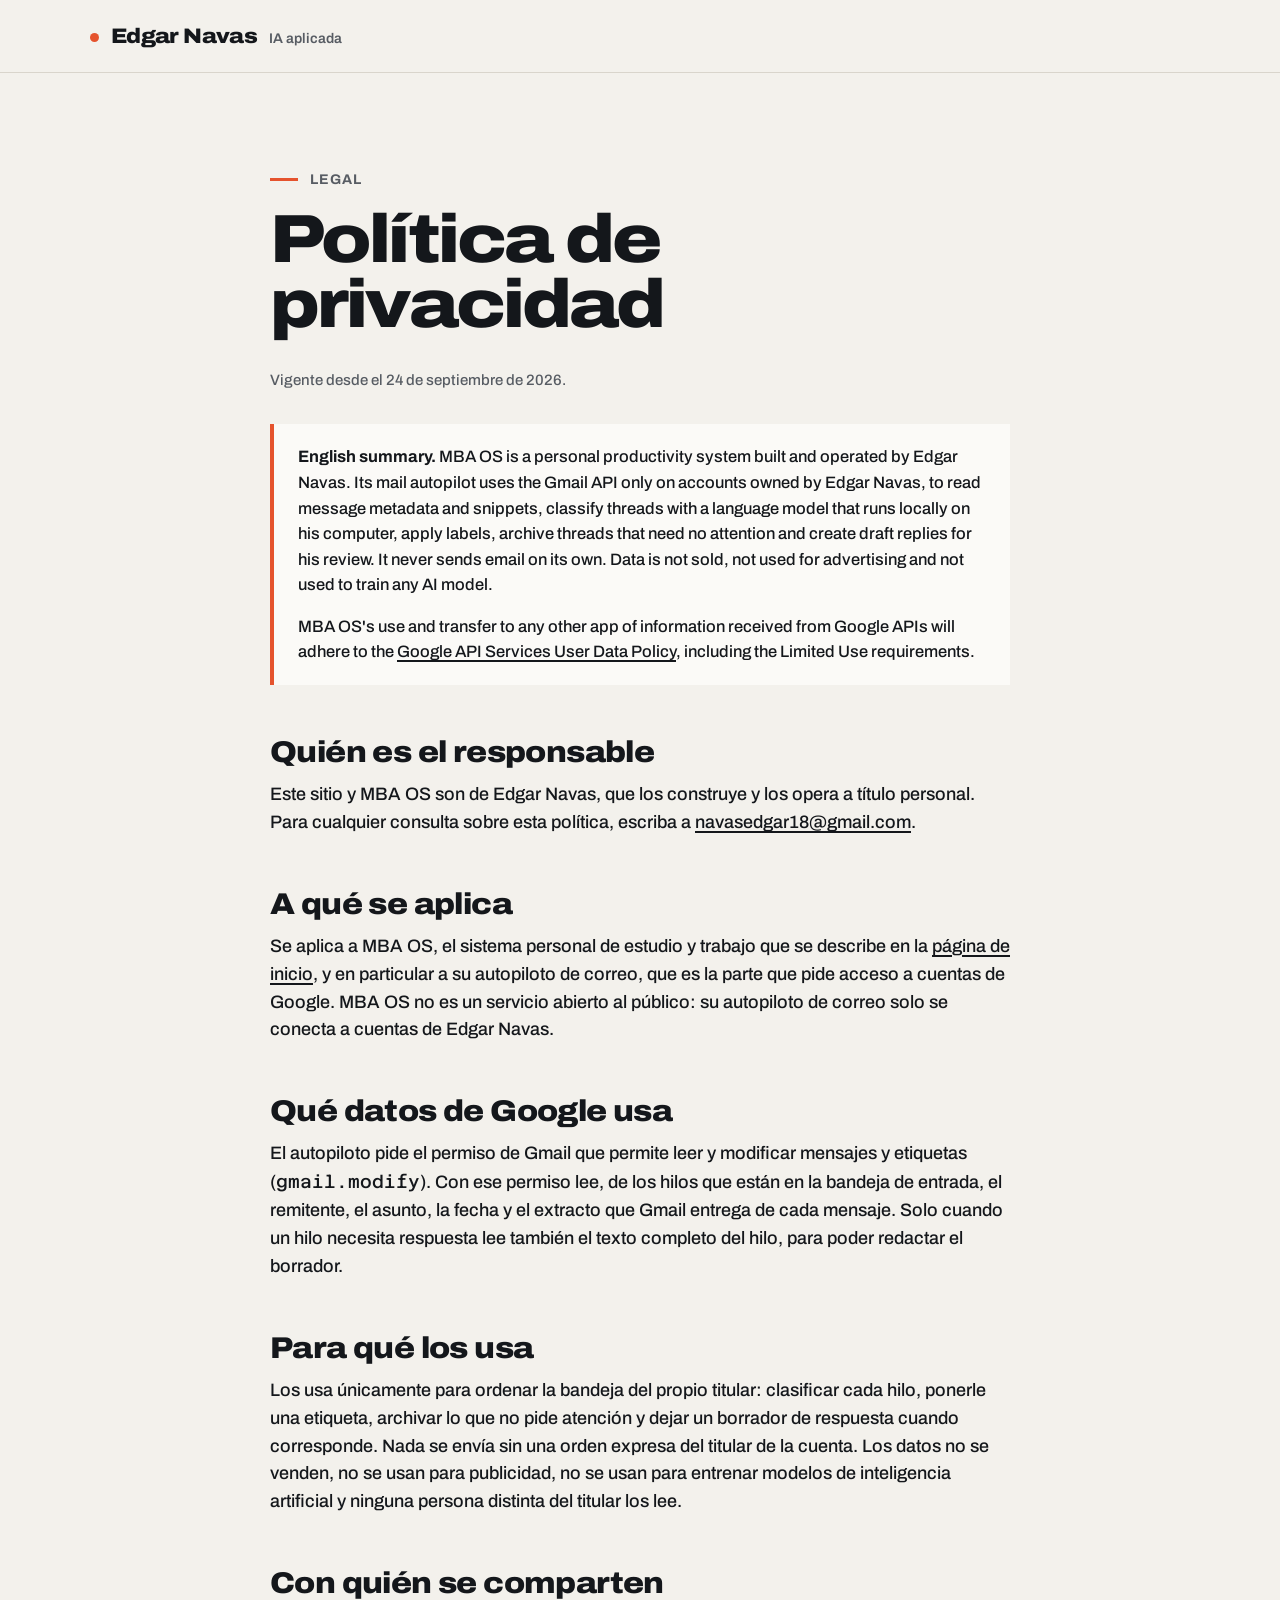
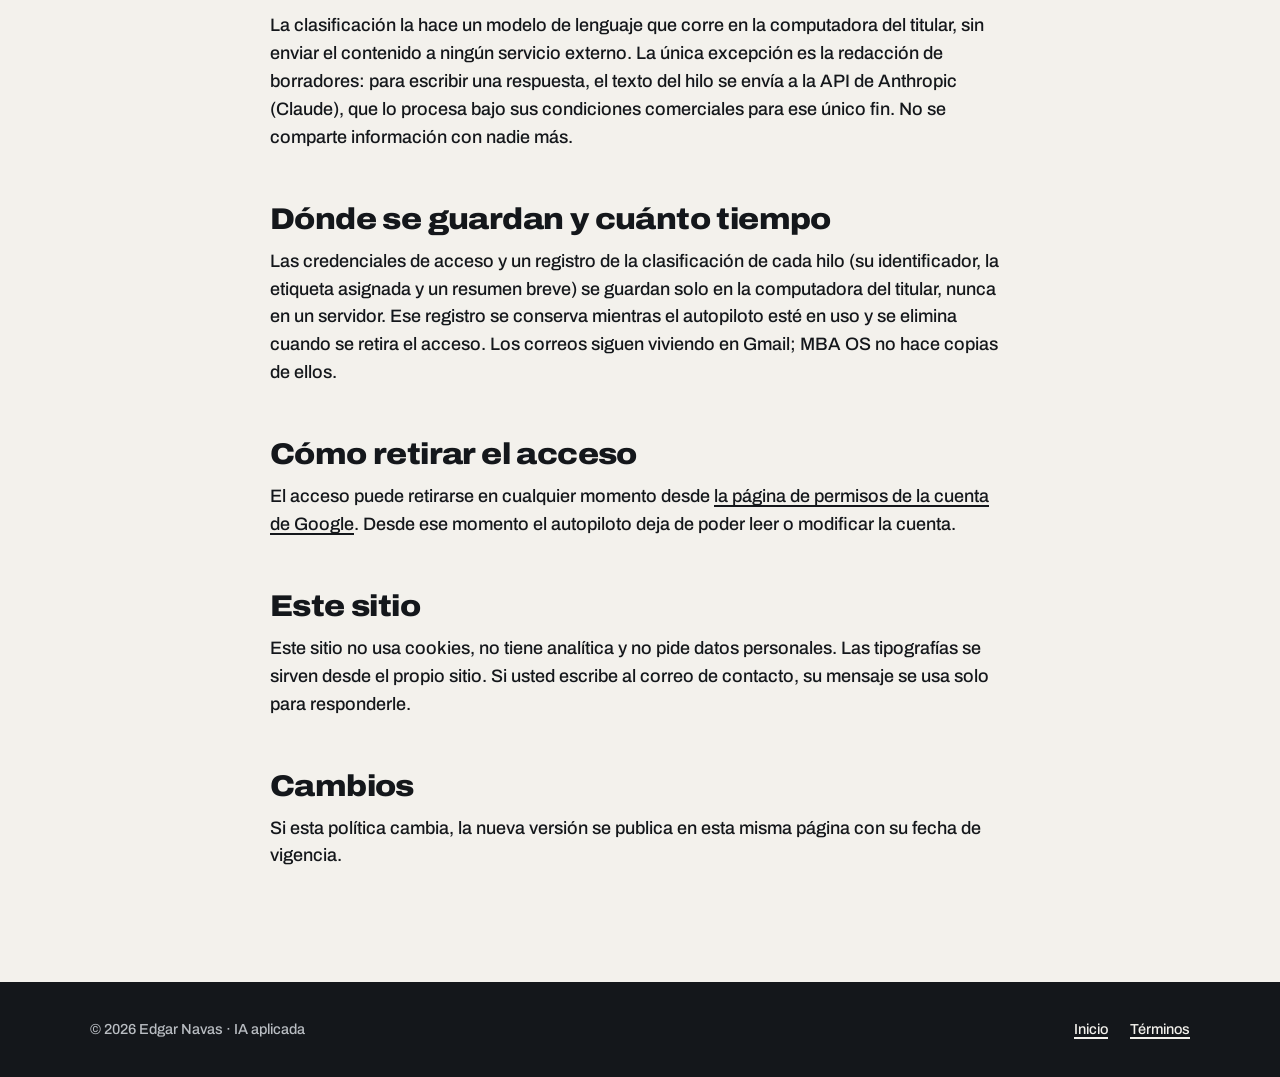
==== privacidad/index.html @ 533d6faf "Sitio de marca: IA aplicada, privacidad y términos para la app OAuth de MBA OS Co-Authored-By: Claud" ====
<!doctype html>
<html lang="es">
<head>
<meta charset="utf-8">
<meta name="viewport" content="width=device-width, initial-scale=1">
<title>Política de privacidad · Edgar Navas</title>
<meta name="description" content="Cómo MBA OS y su autopiloto de correo tratan los datos de las cuentas de Google.">
<link rel="icon" href="/favicon.svg" type="image/svg+xml">
<link rel="stylesheet" href="/estilos.css">
</head>
<body>
<header class="nav">
  <div class="envoltura">
    <a class="marca" href="/"><i aria-hidden="true"></i><b>Edgar Navas</b><span>IA aplicada</span></a>
  </div>
</header>

<main class="legal">
  <div class="envoltura">
    <p class="ceja">Legal</p>
    <h1>Política de privacidad</h1>
    <p class="fecha">Vigente desde el 24 de septiembre de 2026.</p>

    <div class="resumen" lang="en">
      <p><b>English summary.</b> MBA OS is a personal productivity system built and operated by Edgar Navas. Its mail autopilot uses the Gmail API only on accounts owned by Edgar Navas, to read message metadata and snippets, classify threads with a language model that runs locally on his computer, apply labels, archive threads that need no attention and create draft replies for his review. It never sends email on its own. Data is not sold, not used for advertising and not used to train any AI model.</p>
      <p>MBA OS's use and transfer to any other app of information received from Google APIs will adhere to the <a href="https://developers.google.com/terms/api-services-user-data-policy">Google API Services User Data Policy</a>, including the Limited Use requirements.</p>
    </div>

    <h2>Quién es el responsable</h2>
    <p>Este sitio y MBA OS son de Edgar Navas, que los construye y los opera a título personal. Para cualquier consulta sobre esta política, escriba a <a href="mailto:navasedgar18@gmail.com">navasedgar18@gmail.com</a>.</p>

    <h2>A qué se aplica</h2>
    <p>Se aplica a MBA OS, el sistema personal de estudio y trabajo que se describe en la <a href="/#mba-os">página de inicio</a>, y en particular a su autopiloto de correo, que es la parte que pide acceso a cuentas de Google. MBA OS no es un servicio abierto al público: su autopiloto de correo solo se conecta a cuentas de Edgar Navas.</p>

    <h2>Qué datos de Google usa</h2>
    <p>El autopiloto pide el permiso de Gmail que permite leer y modificar mensajes y etiquetas (<span class="mono">gmail.modify</span>). Con ese permiso lee, de los hilos que están en la bandeja de entrada, el remitente, el asunto, la fecha y el extracto que Gmail entrega de cada mensaje. Solo cuando un hilo necesita respuesta lee también el texto completo del hilo, para poder redactar el borrador.</p>

    <h2>Para qué los usa</h2>
    <p>Los usa únicamente para ordenar la bandeja del propio titular: clasificar cada hilo, ponerle una etiqueta, archivar lo que no pide atención y dejar un borrador de respuesta cuando corresponde. Nada se envía sin una orden expresa del titular de la cuenta. Los datos no se venden, no se usan para publicidad, no se usan para entrenar modelos de inteligencia artificial y ninguna persona distinta del titular los lee.</p>

    <h2>Con quién se comparten</h2>
    <p>La clasificación la hace un modelo de lenguaje que corre en la computadora del titular, sin enviar el contenido a ningún servicio externo. La única excepción es la redacción de borradores: para escribir una respuesta, el texto del hilo se envía a la API de Anthropic (Claude), que lo procesa bajo sus condiciones comerciales para ese único fin. No se comparte información con nadie más.</p>

    <h2>Dónde se guardan y cuánto tiempo</h2>
    <p>Las credenciales de acceso y un registro de la clasificación de cada hilo (su identificador, la etiqueta asignada y un resumen breve) se guardan solo en la computadora del titular, nunca en un servidor. Ese registro se conserva mientras el autopiloto esté en uso y se elimina cuando se retira el acceso. Los correos siguen viviendo en Gmail; MBA OS no hace copias de ellos.</p>

    <h2>Cómo retirar el acceso</h2>
    <p>El acceso puede retirarse en cualquier momento desde <a href="https://myaccount.google.com/permissions">la página de permisos de la cuenta de Google</a>. Desde ese momento el autopiloto deja de poder leer o modificar la cuenta.</p>

    <h2>Este sitio</h2>
    <p>Este sitio no usa cookies, no tiene analítica y no pide datos personales. Las tipografías se sirven desde el propio sitio. Si usted escribe al correo de contacto, su mensaje se usa solo para responderle.</p>

    <h2>Cambios</h2>
    <p>Si esta política cambia, la nueva versión se publica en esta misma página con su fecha de vigencia.</p>
  </div>
</main>

<footer class="pie">
  <div class="envoltura">
    <span>© 2026 Edgar Navas · IA aplicada</span>
    <nav aria-label="Legal">
      <a href="/">Inicio</a>
      <a href="/terminos/">Términos</a>
    </nav>
  </div>
</footer>
</body>
</html>
---- estilos.css ----
/* Edgar Navas · IA aplicada — sistema visual
   Cliente nuevo de brand-studio (24-sep-2026). No hereda paleta de MBA OS, Vértice ni el Club.
   Tipografía: Archivo (texto y display, ejes wght y wdth) + Azeret Mono solo para cifras y fechas.
   Color 60-30-10: papel dominante, tinta en las bandas, señal como único acento.
   Contraste medido: tinta/papel 15,93 · gris/papel 5,97 · tinta/señal 4,80 · señal/tinta 4,80 ·
   niebla/tinta 9,52. Señal sobre papel da 3,32: solo display y gráfico, nunca cuerpo. */

@font-face {
  font-family: "Archivo";
  src: url("/fonts/archivo.woff2") format("woff2-variations"), url("/fonts/archivo.woff2") format("woff2");
  font-weight: 100 900;
  font-stretch: 62% 125%;
  font-display: swap;
}
@font-face {
  font-family: "Azeret Mono";
  src: url("/fonts/azeret-mono.woff2") format("woff2-variations"), url("/fonts/azeret-mono.woff2") format("woff2");
  font-weight: 100 900;
  font-display: swap;
}

:root {
  --papel: #F3F1EC;
  --tinta: #14171B;
  --panel: #1E2328;
  --gris: #575C63;
  --niebla: #B9BDC2;
  --linea: #D9D5CC;
  --linea-oscura: #343A41;
  --senal: #E5532D;
  --ancho: 1180px;
  --gutter: clamp(16px, 4vw, 40px);
}

* { box-sizing: border-box; }
html { -webkit-text-size-adjust: 100%; scroll-behavior: smooth; }
body {
  margin: 0;
  background: var(--papel);
  color: var(--tinta);
  font-family: "Archivo", system-ui, sans-serif;
  font-weight: 500;
  font-size: 18px;
  line-height: 1.55;
  font-kerning: normal;
  text-rendering: optimizeLegibility;
}
img, svg { display: block; max-width: 100%; }
a { color: inherit; text-decoration-thickness: 1.5px; text-underline-offset: 3px; }
a:focus-visible, button:focus-visible { outline: 3px solid var(--senal); outline-offset: 3px; border-radius: 2px; }
.mono { font-family: "Azeret Mono", ui-monospace, monospace; font-feature-settings: "tnum"; }

.saltar { position: absolute; left: -999px; top: 8px; background: var(--tinta); color: var(--papel); padding: 8px 14px; z-index: 10; }
.saltar:focus { left: 8px; }

.envoltura { max-width: var(--ancho); margin: 0 auto; padding: 0 var(--gutter); }

/* ——— Navegación ——— */
.nav { border-bottom: 1px solid var(--linea); }
.nav .envoltura { display: flex; align-items: center; justify-content: space-between; gap: 24px; min-height: 72px; }
.marca { display: flex; align-items: baseline; gap: 12px; text-decoration: none; }
.marca b { font-weight: 850; font-stretch: 112%; letter-spacing: -0.03em; font-size: 21px; }
.marca span { font-weight: 600; font-size: 14px; color: var(--gris); }
.marca i { width: 9px; height: 9px; border-radius: 50%; background: var(--senal); display: inline-block; transform: translateY(-1px); }
.nav ul { display: flex; gap: 28px; list-style: none; margin: 0; padding: 0; font-weight: 600; font-size: 15px; }
.nav ul a { text-decoration: none; }
.nav ul a:hover { text-decoration: underline; }

/* ——— Portada ——— */
.portada { padding: clamp(56px, 10vw, 128px) 0 clamp(48px, 8vw, 96px); }
.ceja { font-weight: 700; font-size: 14px; letter-spacing: 0.08em; text-transform: uppercase; color: var(--gris); margin: 0 0 22px; display: flex; align-items: center; gap: 12px; }
.ceja::before { content: ""; width: 28px; height: 3px; background: var(--senal); }
h1 {
  font-weight: 850;
  font-stretch: 116%;
  letter-spacing: -0.042em;
  line-height: 0.96;
  font-size: clamp(42px, 7.2vw, 100px);
  margin: 0 0 32px;
  max-width: 15ch;
}
h1 em { font-style: normal; color: var(--senal); }
.entrada { font-size: clamp(18px, 1.6vw, 21px); max-width: 60ch; margin: 0 0 40px; color: #2A2E33; }
.acciones { display: flex; flex-wrap: wrap; gap: 14px; }
.boton {
  display: inline-flex; align-items: center; gap: 10px;
  font: inherit; font-weight: 700; font-size: 16px;
  padding: 16px 24px; border-radius: 2px; text-decoration: none;
  background: var(--senal); color: var(--tinta); border: 2px solid var(--senal);
}
.boton:hover { background: var(--tinta); color: var(--papel); border-color: var(--tinta); }
.boton.secundario { background: transparent; border-color: var(--tinta); }
.boton.secundario:hover { background: var(--tinta); color: var(--papel); }

/* ——— Cifras ——— */
.cifras { border-top: 1px solid var(--linea); border-bottom: 1px solid var(--linea); }
.cifras .envoltura { display: grid; grid-template-columns: repeat(4, 1fr); }
.cifra { padding: 36px 24px 36px 0; }
.cifra + .cifra { padding-left: 24px; border-left: 1px solid var(--linea); }
.cifra .mono { font-size: clamp(34px, 3.6vw, 48px); font-weight: 600; letter-spacing: -0.04em; line-height: 1; display: block; margin-bottom: 14px; }
.cifra p { margin: 0; font-size: 15.5px; line-height: 1.45; color: var(--gris); }

/* ——— Secciones ——— */
section { scroll-margin-top: 16px; }
.bloque { padding: clamp(72px, 10vw, 128px) 0; }
h2 {
  font-weight: 850; font-stretch: 110%; letter-spacing: -0.035em; line-height: 1;
  font-size: clamp(34px, 4.8vw, 60px); margin: 0 0 24px; max-width: 18ch;
}
.intro { max-width: 62ch; margin: 0 0 56px; font-size: 19px; }

/* Banda oscura — el 30 % secundario */
.oscura { background: var(--tinta); color: var(--papel); }
.oscura .ceja { color: var(--niebla); }
.oscura .intro { color: var(--niebla); }

/* ——— Niveles: la ruta ——— */
.ruta { display: grid; grid-template-columns: repeat(4, 1fr); gap: 0; position: relative; }
.ruta::before { content: ""; position: absolute; left: 0; right: 0; top: 11px; height: 2px; background: linear-gradient(90deg, var(--linea-oscura), var(--senal)); }
.nivel { padding: 0 28px 0 0; position: relative; }
.nivel + .nivel { padding-left: 28px; border-left: 1px solid var(--linea-oscura); }
.hito { width: 24px; height: 24px; border-radius: 50%; border: 2px solid var(--senal); background: var(--tinta); position: relative; margin-bottom: 36px; }
.nivel:nth-child(2) .hito { background: linear-gradient(90deg, var(--senal) 33%, var(--tinta) 33%); }
.nivel:nth-child(3) .hito { background: linear-gradient(90deg, var(--senal) 66%, var(--tinta) 66%); }
.nivel:nth-child(4) .hito { background: var(--senal); }
.nivel .numero { font-weight: 900; font-stretch: 125%; font-size: 56px; line-height: 1; color: var(--senal); letter-spacing: -0.04em; }
.nivel .grado { font-weight: 700; font-size: 13px; letter-spacing: 0.1em; text-transform: uppercase; color: var(--niebla); margin: 14px 0 6px; }
.nivel h3 { font-weight: 800; font-stretch: 105%; font-size: 24px; line-height: 1.15; letter-spacing: -0.02em; margin: 0 0 16px; }
.nivel p { margin: 0 0 16px; font-size: 16px; line-height: 1.55; color: #D4D7DB; }
.nivel .sale { color: var(--papel); border-top: 1px solid var(--linea-oscura); padding-top: 14px; }
.nivel .sale b { font-weight: 700; color: var(--senal); }
.formato { margin: 64px 0 0; padding-top: 28px; border-top: 1px solid var(--linea-oscura); color: var(--niebla); font-size: 16px; max-width: 70ch; }

/* ——— Recorrido ——— */
.recorrido { display: grid; grid-template-columns: 1fr; border-top: 2px solid var(--tinta); }
.paso { display: grid; grid-template-columns: 190px 1fr; gap: 32px; padding: 32px 0; border-bottom: 1px solid var(--linea); }
.paso .mono { font-size: 15px; font-weight: 500; color: var(--gris); padding-top: 6px; }
.paso h3 { font-weight: 800; font-stretch: 105%; font-size: 26px; letter-spacing: -0.02em; line-height: 1.15; margin: 0 0 10px; }
.paso p { margin: 0; max-width: 66ch; }
.paso.hoy h3::after { content: ""; display: inline-block; width: 10px; height: 10px; border-radius: 50%; background: var(--senal); margin-left: 12px; transform: translateY(-3px); }

/* ——— MBA OS ——— */
.sistema { background: var(--panel); color: var(--papel); }
.sistema .envoltura { display: grid; grid-template-columns: 1fr 1fr; gap: clamp(32px, 6vw, 88px); align-items: start; }
.sistema .ceja { color: var(--niebla); }
.sistema p { color: #D4D7DB; }
.ficha { border: 1px solid var(--linea-oscura); padding: 32px; background: var(--tinta); }
.ficha h3 { font-weight: 800; font-stretch: 105%; font-size: 24px; letter-spacing: -0.02em; margin: 0 0 14px; }
.ficha p { font-size: 16.5px; }
.ficha a { color: var(--papel); font-weight: 700; }

/* ——— Contacto ——— */
.contacto h2 { max-width: 14ch; }
.contacto .correo { font-weight: 800; font-stretch: 110%; letter-spacing: -0.03em; font-size: clamp(22px, 3.4vw, 40px); overflow-wrap: anywhere; }

/* ——— Pie ——— */
.pie { background: var(--tinta); color: var(--niebla); font-size: 14.5px; }
.pie .envoltura { display: flex; flex-wrap: wrap; justify-content: space-between; gap: 16px; padding-top: 36px; padding-bottom: 36px; }
.pie a { color: var(--papel); }
.pie nav { display: flex; gap: 22px; flex-wrap: wrap; }

/* ——— Páginas legales ——— */
.legal { padding: clamp(48px, 8vw, 96px) 0; }
.legal .envoltura { max-width: 820px; }
.legal h1 { font-size: clamp(38px, 6vw, 68px); max-width: none; }
.legal h2 { font-size: clamp(24px, 2.6vw, 30px); margin: 52px 0 14px; max-width: none; letter-spacing: -0.02em; }
.legal p { margin: 0 0 16px; }
.legal .fecha { color: var(--gris); font-size: 15px; }
.legal .resumen { border-left: 4px solid var(--senal); background: #FBFAF7; padding: 20px 24px; margin: 32px 0 8px; font-size: 16.5px; }
.legal .resumen p:last-child { margin-bottom: 0; }

/* ——— Pantalla chica ——— */
@media (max-width: 960px) {
  .ruta { grid-template-columns: 1fr 1fr; row-gap: 56px; }
  .ruta::before { display: none; }
  .nivel:nth-child(3) { padding-left: 0; border-left: 0; }
  .cifras .envoltura { grid-template-columns: 1fr 1fr; }
  .cifra:nth-child(3) { padding-left: 0; border-left: 0; }
  .cifra:nth-child(-n+2) { border-bottom: 1px solid var(--linea); }
  .sistema .envoltura { grid-template-columns: 1fr; }
}
@media (max-width: 640px) {
  body { font-size: 17px; }
  .nav ul { display: none; }
  .ruta { grid-template-columns: 1fr; }
  .nivel, .nivel + .nivel { padding: 0; border-left: 0; }
  .hito { margin-bottom: 24px; }
  .cifra, .cifra + .cifra { padding: 28px 12px 28px 0; }
  .cifra:nth-child(even) { padding-left: 14px; border-left: 1px solid var(--linea); }
  .paso { grid-template-columns: 1fr; gap: 8px; }
  .ficha { padding: 24px 20px; }
}
@media (prefers-reduced-motion: reduce) { html { scroll-behavior: auto; } }
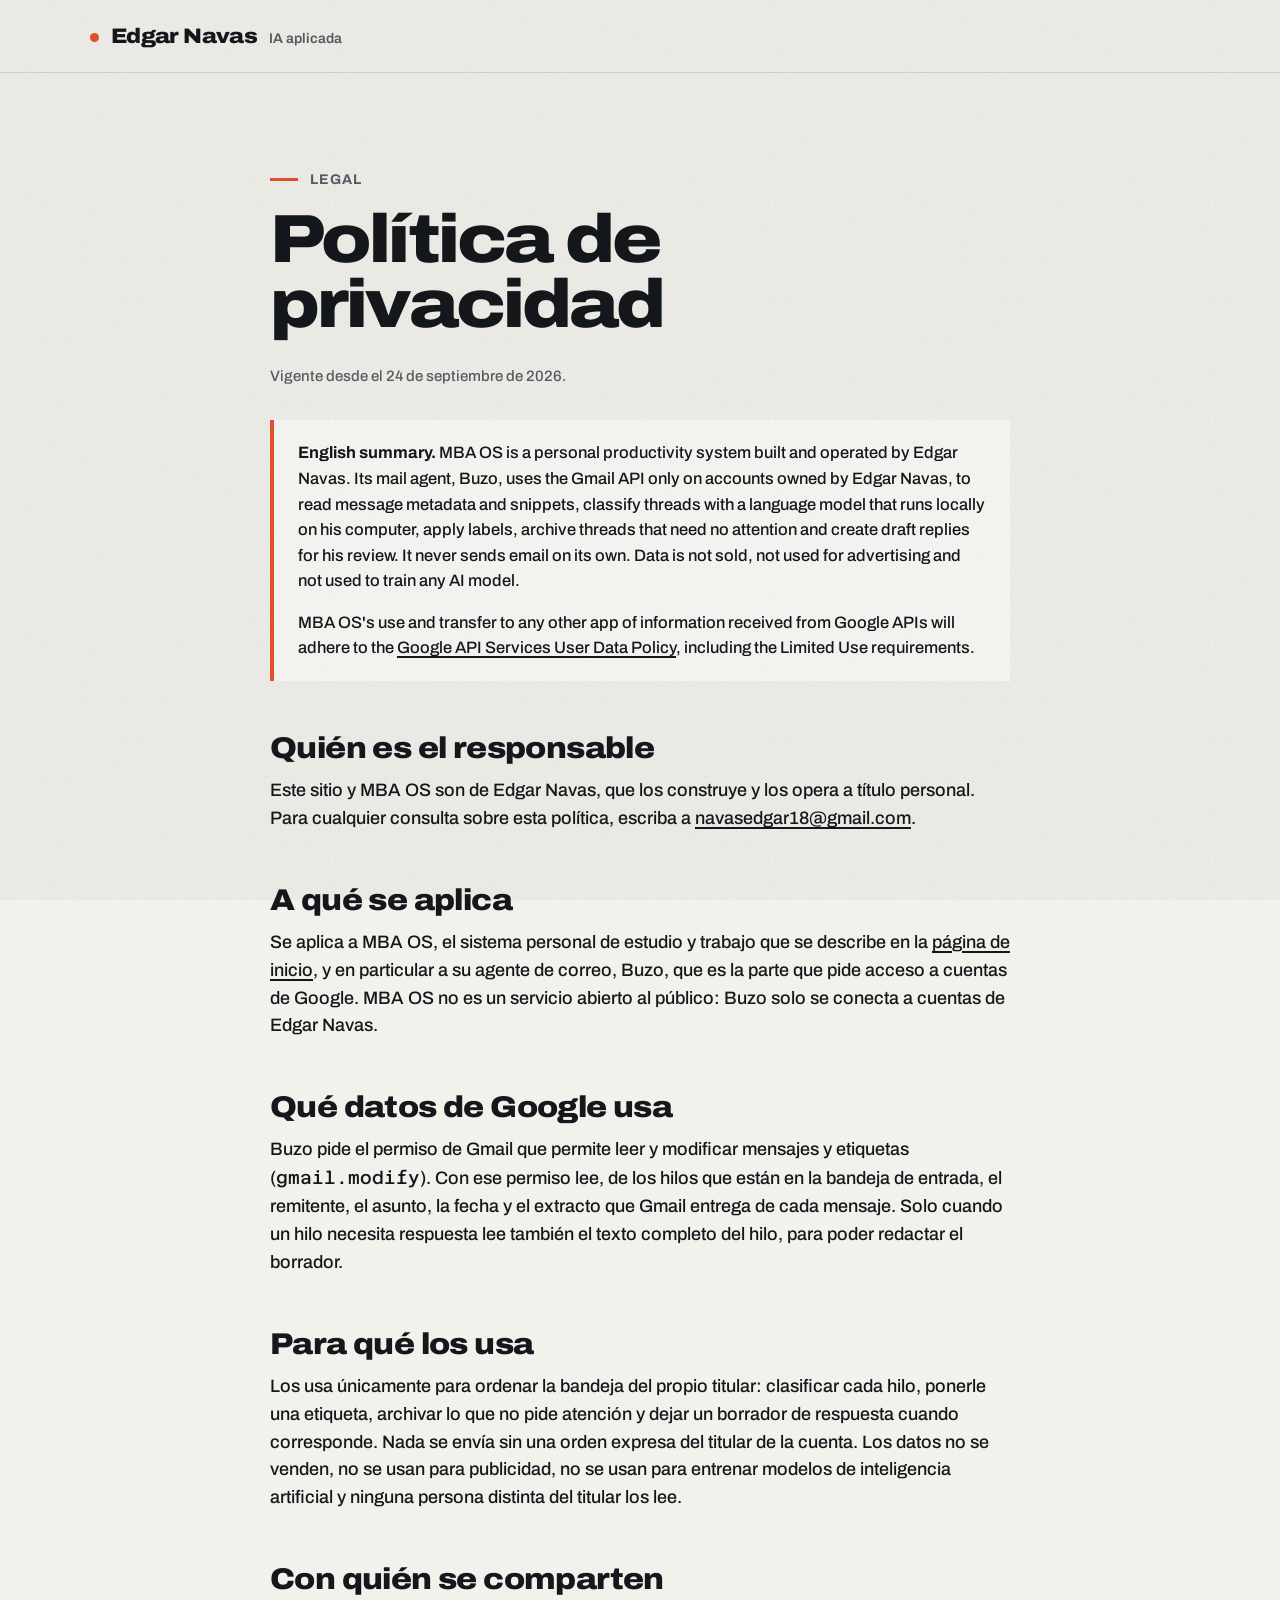
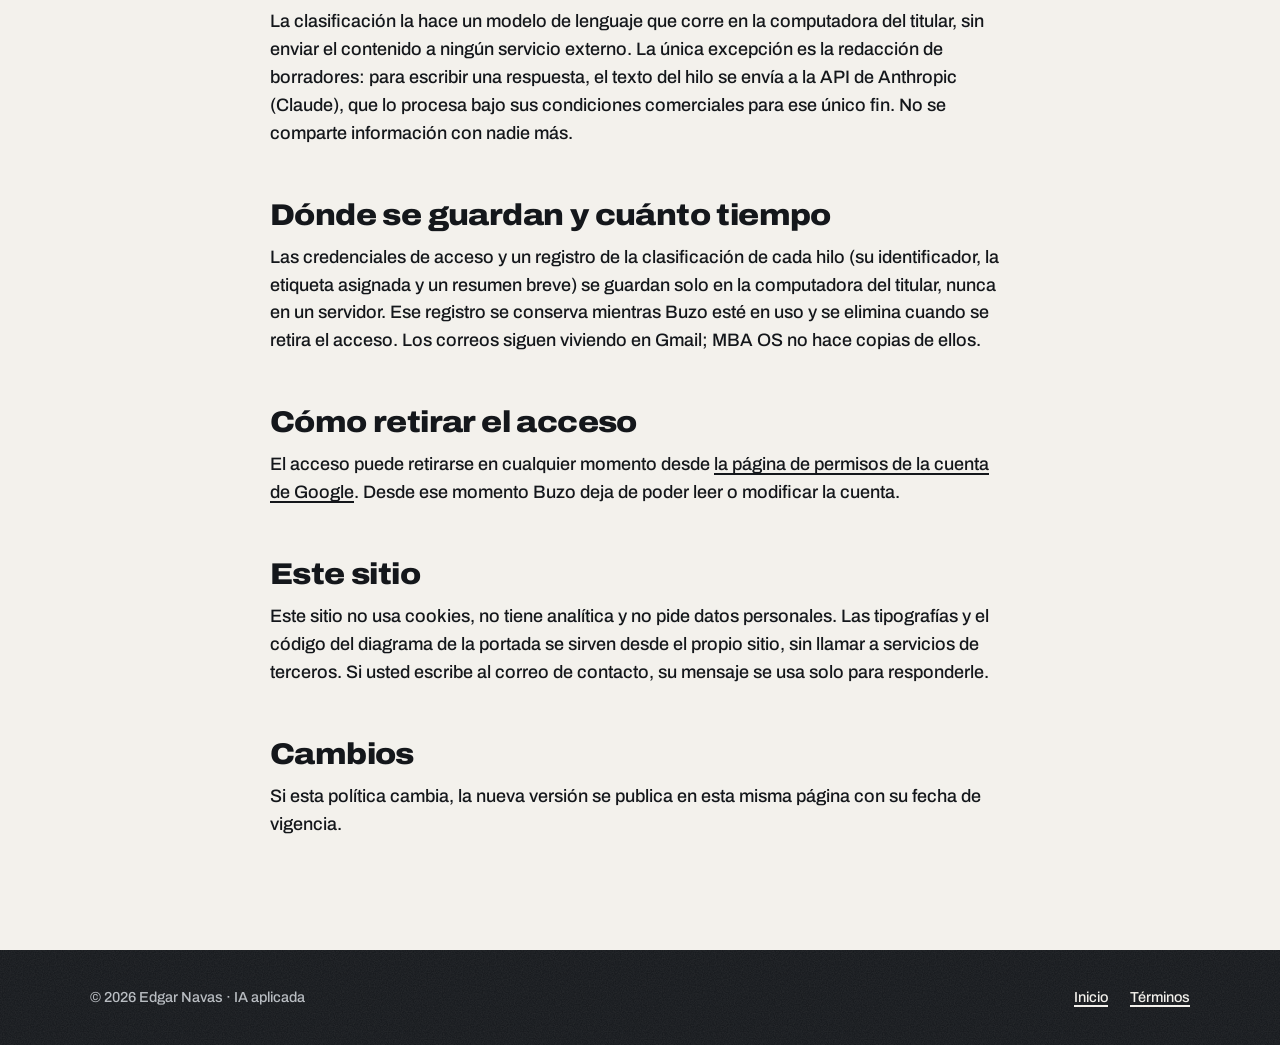
==== commit d60c32bd: "Sitio v2: la oferta es montar el setup del Mac, sin guías de examen Portada con escena three.js de c" ====
--- a/privacidad/index.html
+++ b/privacidad/index.html
@@ -4,7 +4,7 @@
 <meta charset="utf-8">
 <meta name="viewport" content="width=device-width, initial-scale=1">
 <title>Política de privacidad · Edgar Navas</title>
-<meta name="description" content="Cómo MBA OS y su autopiloto de correo tratan los datos de las cuentas de Google.">
+<meta name="description" content="Cómo MBA OS y su agente de correo, Buzo, tratan los datos de las cuentas de Google.">
 <link rel="icon" href="/favicon.svg" type="image/svg+xml">
 <link rel="stylesheet" href="/estilos.css">
 </head>
@@ -22,7 +22,7 @@
     <p class="fecha">Vigente desde el 24 de septiembre de 2026.</p>
 
     <div class="resumen" lang="en">
-      <p><b>English summary.</b> MBA OS is a personal productivity system built and operated by Edgar Navas. Its mail autopilot uses the Gmail API only on accounts owned by Edgar Navas, to read message metadata and snippets, classify threads with a language model that runs locally on his computer, apply labels, archive threads that need no attention and create draft replies for his review. It never sends email on its own. Data is not sold, not used for advertising and not used to train any AI model.</p>
+      <p><b>English summary.</b> MBA OS is a personal productivity system built and operated by Edgar Navas. Its mail agent, Buzo, uses the Gmail API only on accounts owned by Edgar Navas, to read message metadata and snippets, classify threads with a language model that runs locally on his computer, apply labels, archive threads that need no attention and create draft replies for his review. It never sends email on its own. Data is not sold, not used for advertising and not used to train any AI model.</p>
       <p>MBA OS's use and transfer to any other app of information received from Google APIs will adhere to the <a href="https://developers.google.com/terms/api-services-user-data-policy">Google API Services User Data Policy</a>, including the Limited Use requirements.</p>
     </div>
 
@@ -30,10 +30,10 @@
     <p>Este sitio y MBA OS son de Edgar Navas, que los construye y los opera a título personal. Para cualquier consulta sobre esta política, escriba a <a href="mailto:navasedgar18@gmail.com">navasedgar18@gmail.com</a>.</p>
 
     <h2>A qué se aplica</h2>
-    <p>Se aplica a MBA OS, el sistema personal de estudio y trabajo que se describe en la <a href="/#mba-os">página de inicio</a>, y en particular a su autopiloto de correo, que es la parte que pide acceso a cuentas de Google. MBA OS no es un servicio abierto al público: su autopiloto de correo solo se conecta a cuentas de Edgar Navas.</p>
+    <p>Se aplica a MBA OS, el sistema personal de estudio y trabajo que se describe en la <a href="/#mba-os">página de inicio</a>, y en particular a su agente de correo, Buzo, que es la parte que pide acceso a cuentas de Google. MBA OS no es un servicio abierto al público: Buzo solo se conecta a cuentas de Edgar Navas.</p>
 
     <h2>Qué datos de Google usa</h2>
-    <p>El autopiloto pide el permiso de Gmail que permite leer y modificar mensajes y etiquetas (<span class="mono">gmail.modify</span>). Con ese permiso lee, de los hilos que están en la bandeja de entrada, el remitente, el asunto, la fecha y el extracto que Gmail entrega de cada mensaje. Solo cuando un hilo necesita respuesta lee también el texto completo del hilo, para poder redactar el borrador.</p>
+    <p>Buzo pide el permiso de Gmail que permite leer y modificar mensajes y etiquetas (<span class="mono">gmail.modify</span>). Con ese permiso lee, de los hilos que están en la bandeja de entrada, el remitente, el asunto, la fecha y el extracto que Gmail entrega de cada mensaje. Solo cuando un hilo necesita respuesta lee también el texto completo del hilo, para poder redactar el borrador.</p>
 
     <h2>Para qué los usa</h2>
     <p>Los usa únicamente para ordenar la bandeja del propio titular: clasificar cada hilo, ponerle una etiqueta, archivar lo que no pide atención y dejar un borrador de respuesta cuando corresponde. Nada se envía sin una orden expresa del titular de la cuenta. Los datos no se venden, no se usan para publicidad, no se usan para entrenar modelos de inteligencia artificial y ninguna persona distinta del titular los lee.</p>
@@ -42,13 +42,13 @@
     <p>La clasificación la hace un modelo de lenguaje que corre en la computadora del titular, sin enviar el contenido a ningún servicio externo. La única excepción es la redacción de borradores: para escribir una respuesta, el texto del hilo se envía a la API de Anthropic (Claude), que lo procesa bajo sus condiciones comerciales para ese único fin. No se comparte información con nadie más.</p>
 
     <h2>Dónde se guardan y cuánto tiempo</h2>
-    <p>Las credenciales de acceso y un registro de la clasificación de cada hilo (su identificador, la etiqueta asignada y un resumen breve) se guardan solo en la computadora del titular, nunca en un servidor. Ese registro se conserva mientras el autopiloto esté en uso y se elimina cuando se retira el acceso. Los correos siguen viviendo en Gmail; MBA OS no hace copias de ellos.</p>
+    <p>Las credenciales de acceso y un registro de la clasificación de cada hilo (su identificador, la etiqueta asignada y un resumen breve) se guardan solo en la computadora del titular, nunca en un servidor. Ese registro se conserva mientras Buzo esté en uso y se elimina cuando se retira el acceso. Los correos siguen viviendo en Gmail; MBA OS no hace copias de ellos.</p>
 
     <h2>Cómo retirar el acceso</h2>
-    <p>El acceso puede retirarse en cualquier momento desde <a href="https://myaccount.google.com/permissions">la página de permisos de la cuenta de Google</a>. Desde ese momento el autopiloto deja de poder leer o modificar la cuenta.</p>
+    <p>El acceso puede retirarse en cualquier momento desde <a href="https://myaccount.google.com/permissions">la página de permisos de la cuenta de Google</a>. Desde ese momento Buzo deja de poder leer o modificar la cuenta.</p>
 
     <h2>Este sitio</h2>
-    <p>Este sitio no usa cookies, no tiene analítica y no pide datos personales. Las tipografías se sirven desde el propio sitio. Si usted escribe al correo de contacto, su mensaje se usa solo para responderle.</p>
+    <p>Este sitio no usa cookies, no tiene analítica y no pide datos personales. Las tipografías y el código del diagrama de la portada se sirven desde el propio sitio, sin llamar a servicios de terceros. Si usted escribe al correo de contacto, su mensaje se usa solo para responderle.</p>
 
     <h2>Cambios</h2>
     <p>Si esta política cambia, la nueva versión se publica en esta misma página con su fecha de vigencia.</p>
--- a/estilos.css
+++ b/estilos.css
@@ -30,6 +30,8 @@
   --senal: #E5532D;
   --ancho: 1180px;
   --gutter: clamp(16px, 4vw, 40px);
+  /* Textura: grano de papel, generado en SVG, sin imagen externa. */
+  --grano: url("data:image/svg+xml,%3Csvg xmlns='http://www.w3.org/2000/svg' width='220' height='220'%3E%3Cfilter id='r'%3E%3CfeTurbulence type='fractalNoise' baseFrequency='0.85' numOctaves='3' stitchTiles='stitch'/%3E%3CfeColorMatrix values='0 0 0 0 0.08 0 0 0 0 0.09 0 0 0 0 0.1 0 0 0 0.55 0'/%3E%3C/filter%3E%3Crect width='100%25' height='100%25' filter='url(%23r)'/%3E%3C/svg%3E");
 }
 
 * { box-sizing: border-box; }
@@ -44,6 +46,17 @@
   line-height: 1.55;
   font-kerning: normal;
   text-rendering: optimizeLegibility;
+  overflow-x: hidden;
+}
+/* El grano va encima de todo, muy tenue; en las bandas oscuras se aclara por mezcla. */
+body::after {
+  content: ""; position: fixed; inset: 0; pointer-events: none; z-index: 50;
+  background-image: var(--grano); background-size: 220px; opacity: 0.18; mix-blend-mode: multiply;
+}
+.oscura, .sistema, .pie { position: relative; isolation: isolate; }
+.oscura::before, .sistema::before, .pie::before {
+  content: ""; position: absolute; inset: 0; z-index: -1; pointer-events: none;
+  background-image: var(--grano); background-size: 220px; opacity: 0.22; filter: invert(1); mix-blend-mode: screen;
 }
 img, svg { display: block; max-width: 100%; }
 a { color: inherit; text-decoration-thickness: 1.5px; text-underline-offset: 3px; }
@@ -67,7 +80,33 @@
 .nav ul a:hover { text-decoration: underline; }
 
 /* ——— Portada ——— */
-.portada { padding: clamp(56px, 10vw, 128px) 0 clamp(48px, 8vw, 96px); }
+.portada {
+  padding: clamp(40px, 7vw, 96px) 0 clamp(40px, 6vw, 80px);
+  background-image: radial-gradient(circle at 1px 1px, rgba(20,23,27,0.13) 1px, transparent 1.4px);
+  background-size: 22px 22px;
+  background-position: -11px -11px;
+}
+.portada .envoltura { display: grid; grid-template-columns: minmax(0, 1.08fr) minmax(0, 1fr); gap: clamp(24px, 4vw, 56px); align-items: center; }
+.portada-texto { position: relative; z-index: 2; }
+
+/* La escena: cinco cúmulos, uno por capa del sistema */
+.escena { margin: 0; position: relative; aspect-ratio: 1 / 1.08; min-height: 360px; }
+.escena canvas { position: absolute; inset: 0; width: 100%; height: 100%; display: block; }
+.escena.sin-webgl canvas { display: none; }
+.rotulo {
+  position: absolute; left: 0; top: 0; white-space: nowrap;
+  margin: 0; padding: 5px 10px 5px 9px;
+  font-weight: 700; font-size: 13px; letter-spacing: 0.06em; text-transform: uppercase;
+  text-decoration: none; color: var(--tinta);
+  background: var(--papel); border: 1.5px solid var(--tinta); border-radius: 2px;
+  transition: background .25s, color .25s, border-color .25s;
+  will-change: transform;
+}
+.rotulo.activo, .rotulo:hover, .rotulo:focus-visible { background: var(--tinta); color: var(--papel); border-color: var(--tinta); }
+.rotulo.activo::before { content: ""; display: inline-block; width: 7px; height: 7px; border-radius: 50%; background: var(--senal); margin-right: 8px; transform: translateY(-1px); }
+.escena.sin-webgl .rotulo { position: static; display: inline-block; margin: 0 8px 8px 0; transform: none !important; }
+.escena.sin-webgl { aspect-ratio: auto; min-height: 0; }
+
 .ceja { font-weight: 700; font-size: 14px; letter-spacing: 0.08em; text-transform: uppercase; color: var(--gris); margin: 0 0 22px; display: flex; align-items: center; gap: 12px; }
 .ceja::before { content: ""; width: 28px; height: 3px; background: var(--senal); }
 h1 {
@@ -75,12 +114,12 @@
   font-stretch: 116%;
   letter-spacing: -0.042em;
   line-height: 0.96;
-  font-size: clamp(42px, 7.2vw, 100px);
-  margin: 0 0 32px;
+  font-size: clamp(38px, 4.7vw, 70px);
+  margin: 0 0 28px;
   max-width: 15ch;
 }
 h1 em { font-style: normal; color: var(--senal); }
-.entrada { font-size: clamp(18px, 1.6vw, 21px); max-width: 60ch; margin: 0 0 40px; color: #2A2E33; }
+.entrada { font-size: clamp(17px, 1.4vw, 19.5px); max-width: 58ch; margin: 0 0 34px; color: #2A2E33; }
 .acciones { display: flex; flex-wrap: wrap; gap: 14px; }
 .boton {
   display: inline-flex; align-items: center; gap: 10px;
@@ -98,6 +137,7 @@
 .cifra { padding: 36px 24px 36px 0; }
 .cifra + .cifra { padding-left: 24px; border-left: 1px solid var(--linea); }
 .cifra .mono { font-size: clamp(34px, 3.6vw, 48px); font-weight: 600; letter-spacing: -0.04em; line-height: 1; display: block; margin-bottom: 14px; }
+.cifra .sep { margin-left: -0.22em; letter-spacing: -0.3em; }
 .cifra p { margin: 0; font-size: 15.5px; line-height: 1.45; color: var(--gris); }
 
 /* ——— Secciones ——— */
@@ -108,6 +148,19 @@
   font-size: clamp(34px, 4.8vw, 60px); margin: 0 0 24px; max-width: 18ch;
 }
 .intro { max-width: 62ch; margin: 0 0 56px; font-size: 19px; }
+
+/* ——— Qué se monta: las cinco capas ——— */
+.capas { display: grid; grid-template-columns: repeat(3, 1fr); border-top: 2px solid var(--tinta); border-left: 1px solid var(--linea); }
+.capa { display: flex; flex-direction: column; padding: 28px 28px 32px; border-right: 1px solid var(--linea); border-bottom: 1px solid var(--linea); background: rgba(243,241,236,0.6); scroll-margin-top: 24px; }
+.capa:target { box-shadow: inset 0 0 0 2px var(--senal); }
+.capa-num { display: flex; align-items: center; gap: 10px; margin: 0 0 18px; font-weight: 700; font-size: 13px; letter-spacing: 0.08em; text-transform: uppercase; color: var(--gris); }
+.capa-num i { width: 12px; height: 12px; border-radius: 50%; background: var(--tinta); box-shadow: 16px 0 0 -3px var(--niebla), 8px 10px 0 -4px var(--gris); margin-right: 18px; }
+.capa h3 { font-weight: 800; font-stretch: 105%; font-size: 25px; line-height: 1.12; letter-spacing: -0.022em; margin: 0 0 12px; }
+.capa p { margin: 0 0 18px; font-size: 16.5px; }
+.capa .tecnico { margin: auto 0 0; padding-top: 14px; border-top: 1px dashed var(--linea); font-size: 12.5px; color: var(--gris); letter-spacing: -0.01em; }
+.capa-cierre { background: var(--tinta); color: var(--papel); display: flex; flex-direction: column; justify-content: space-between; gap: 24px; }
+.capa-cierre p { font-weight: 700; font-stretch: 105%; font-size: 21px; line-height: 1.3; letter-spacing: -0.015em; margin: 0; }
+.capa-cierre a { color: var(--papel); font-weight: 700; text-decoration-color: var(--senal); text-decoration-thickness: 2px; }
 
 /* Banda oscura — el 30 % secundario */
 .oscura { background: var(--tinta); color: var(--papel); }
@@ -151,6 +204,7 @@
 
 /* ——— Contacto ——— */
 .contacto h2 { max-width: 14ch; }
+.contacto .otros { margin: 28px 0 0; color: var(--gris); }
 .contacto .correo { font-weight: 800; font-stretch: 110%; letter-spacing: -0.03em; font-size: clamp(22px, 3.4vw, 40px); overflow-wrap: anywhere; }
 
 /* ——— Pie ——— */
@@ -171,6 +225,9 @@
 
 /* ——— Pantalla chica ——— */
 @media (max-width: 960px) {
+  .portada .envoltura { grid-template-columns: 1fr; }
+  .escena { aspect-ratio: 1 / 0.82; min-height: 300px; max-width: 640px; width: 100%; justify-self: center; }
+  .capas { grid-template-columns: 1fr 1fr; }
   .ruta { grid-template-columns: 1fr 1fr; row-gap: 56px; }
   .ruta::before { display: none; }
   .nivel:nth-child(3) { padding-left: 0; border-left: 0; }
@@ -180,6 +237,10 @@
   .sistema .envoltura { grid-template-columns: 1fr; }
 }
 @media (max-width: 640px) {
+  .capas { grid-template-columns: 1fr; }
+  .capa { padding: 24px 20px 26px; }
+  .escena { aspect-ratio: 1 / 1; }
+  .rotulo { font-size: 11px; padding: 4px 8px; }
   body { font-size: 17px; }
   .nav ul { display: none; }
   .ruta { grid-template-columns: 1fr; }
